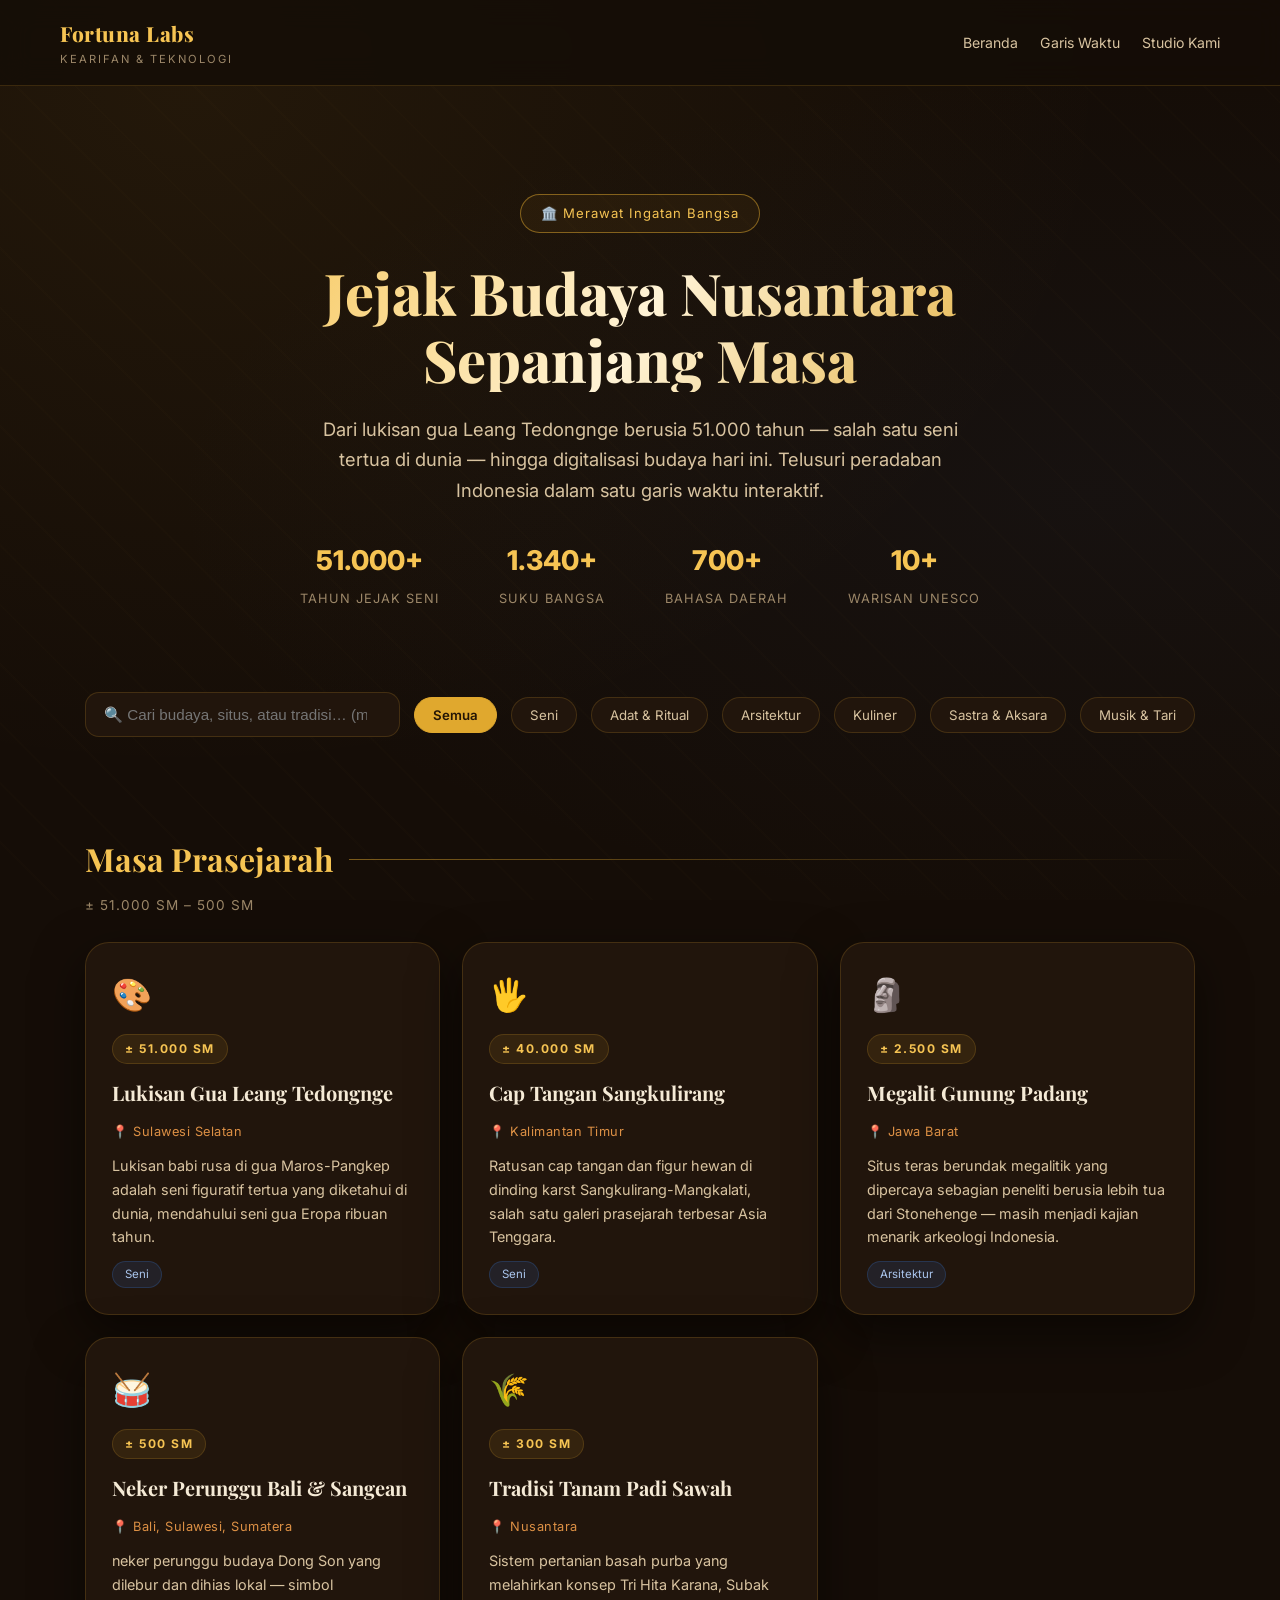
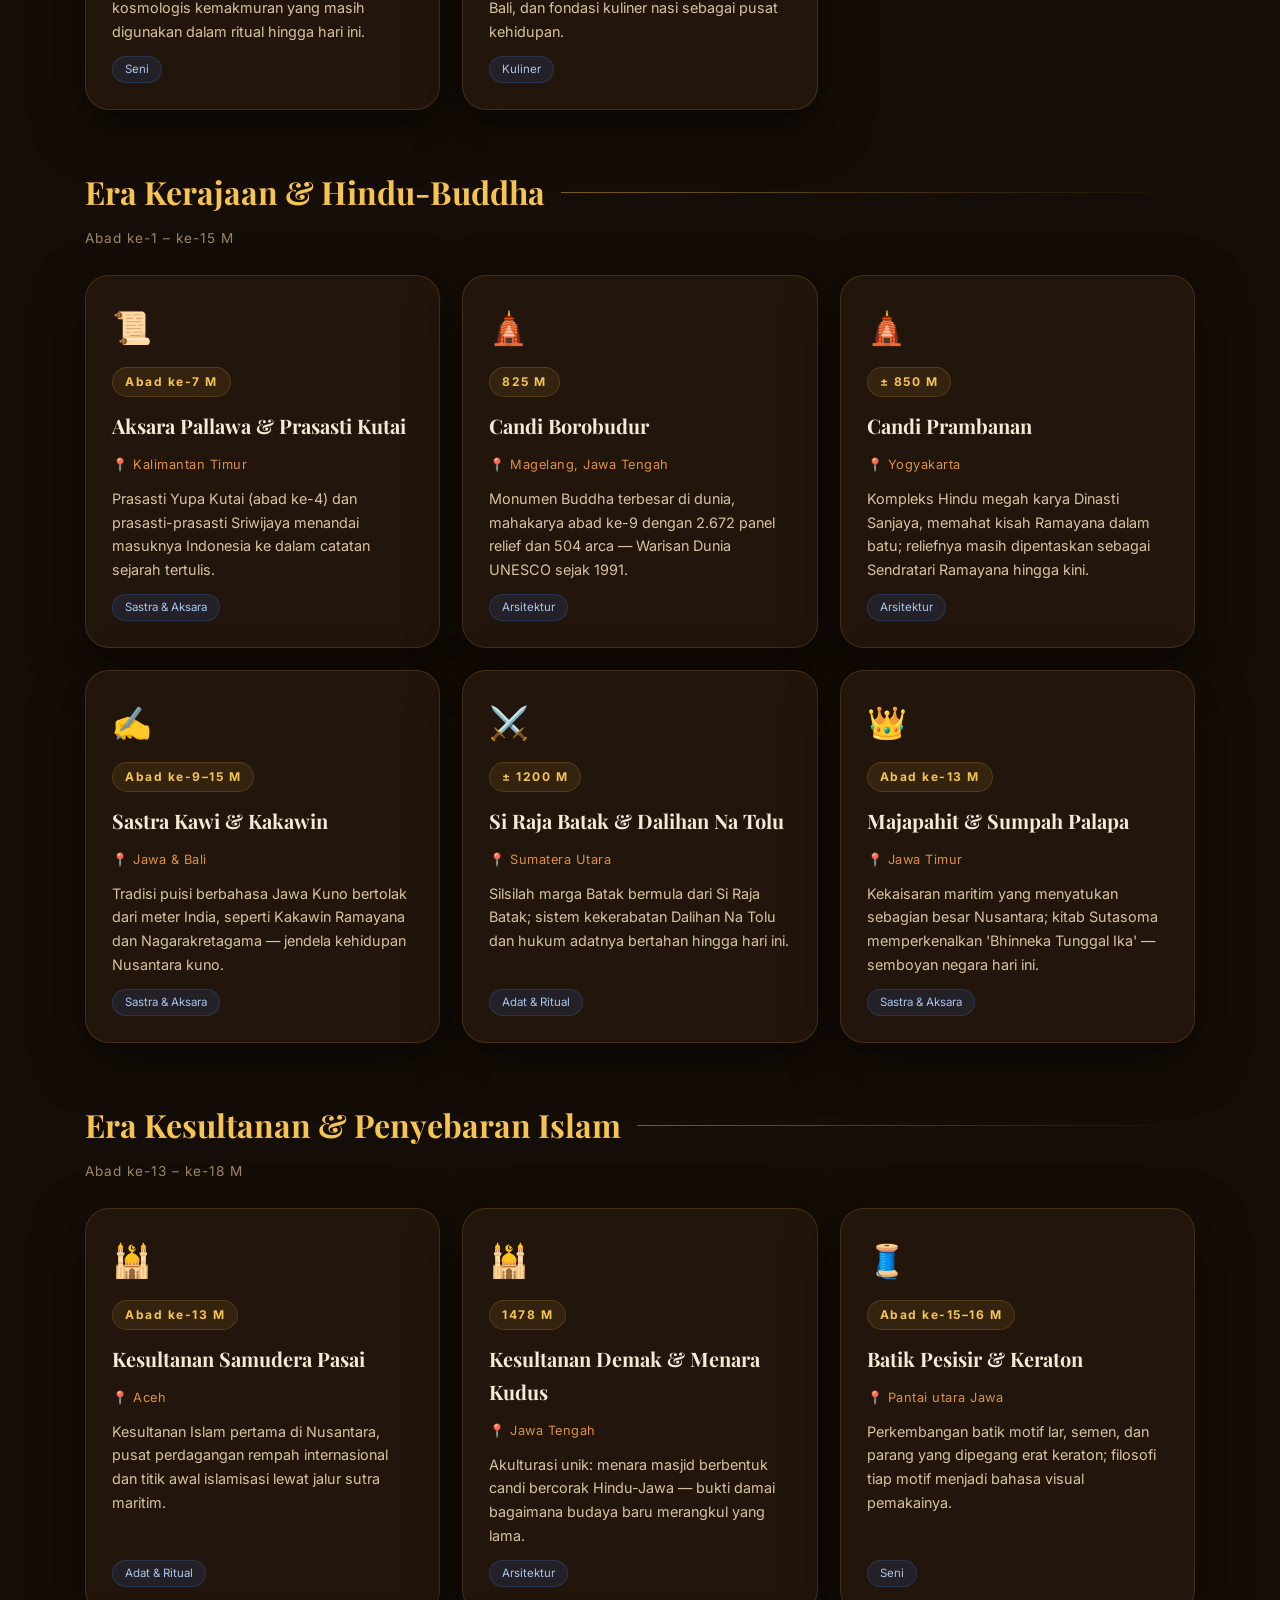
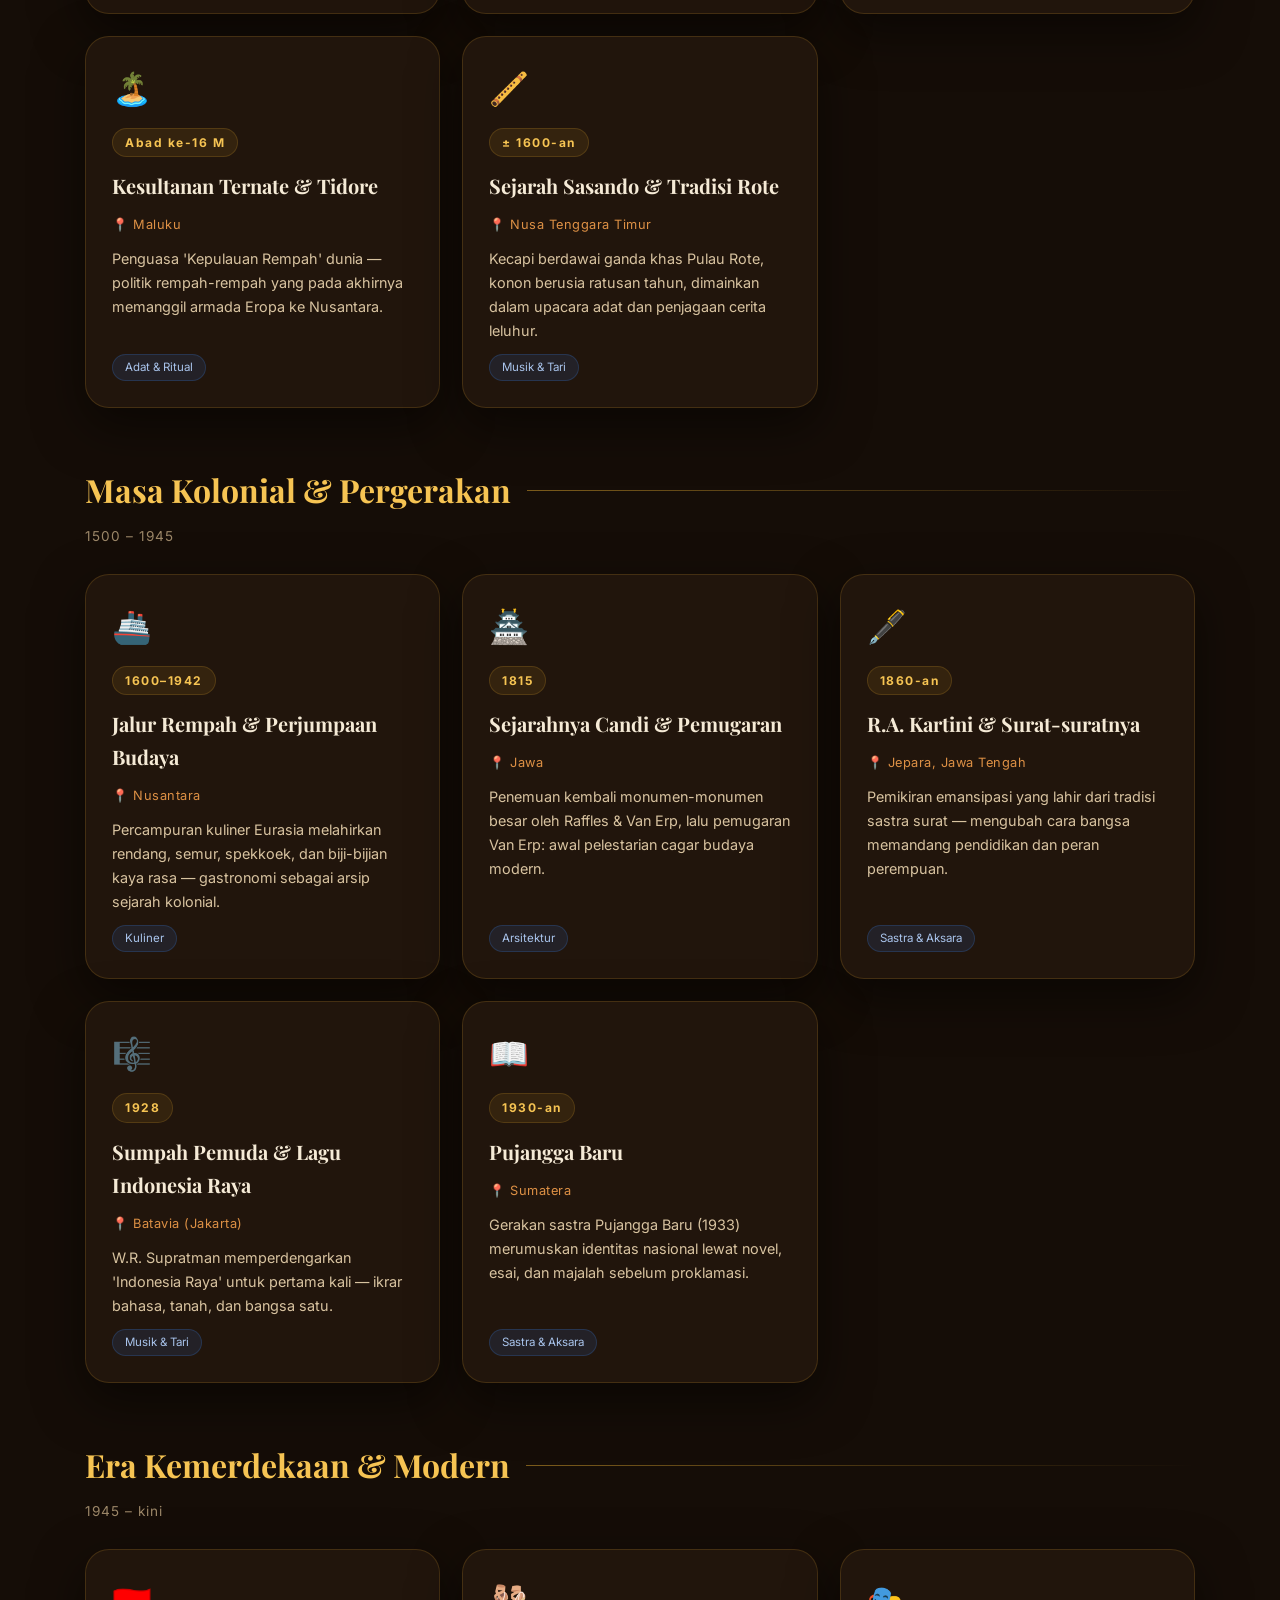
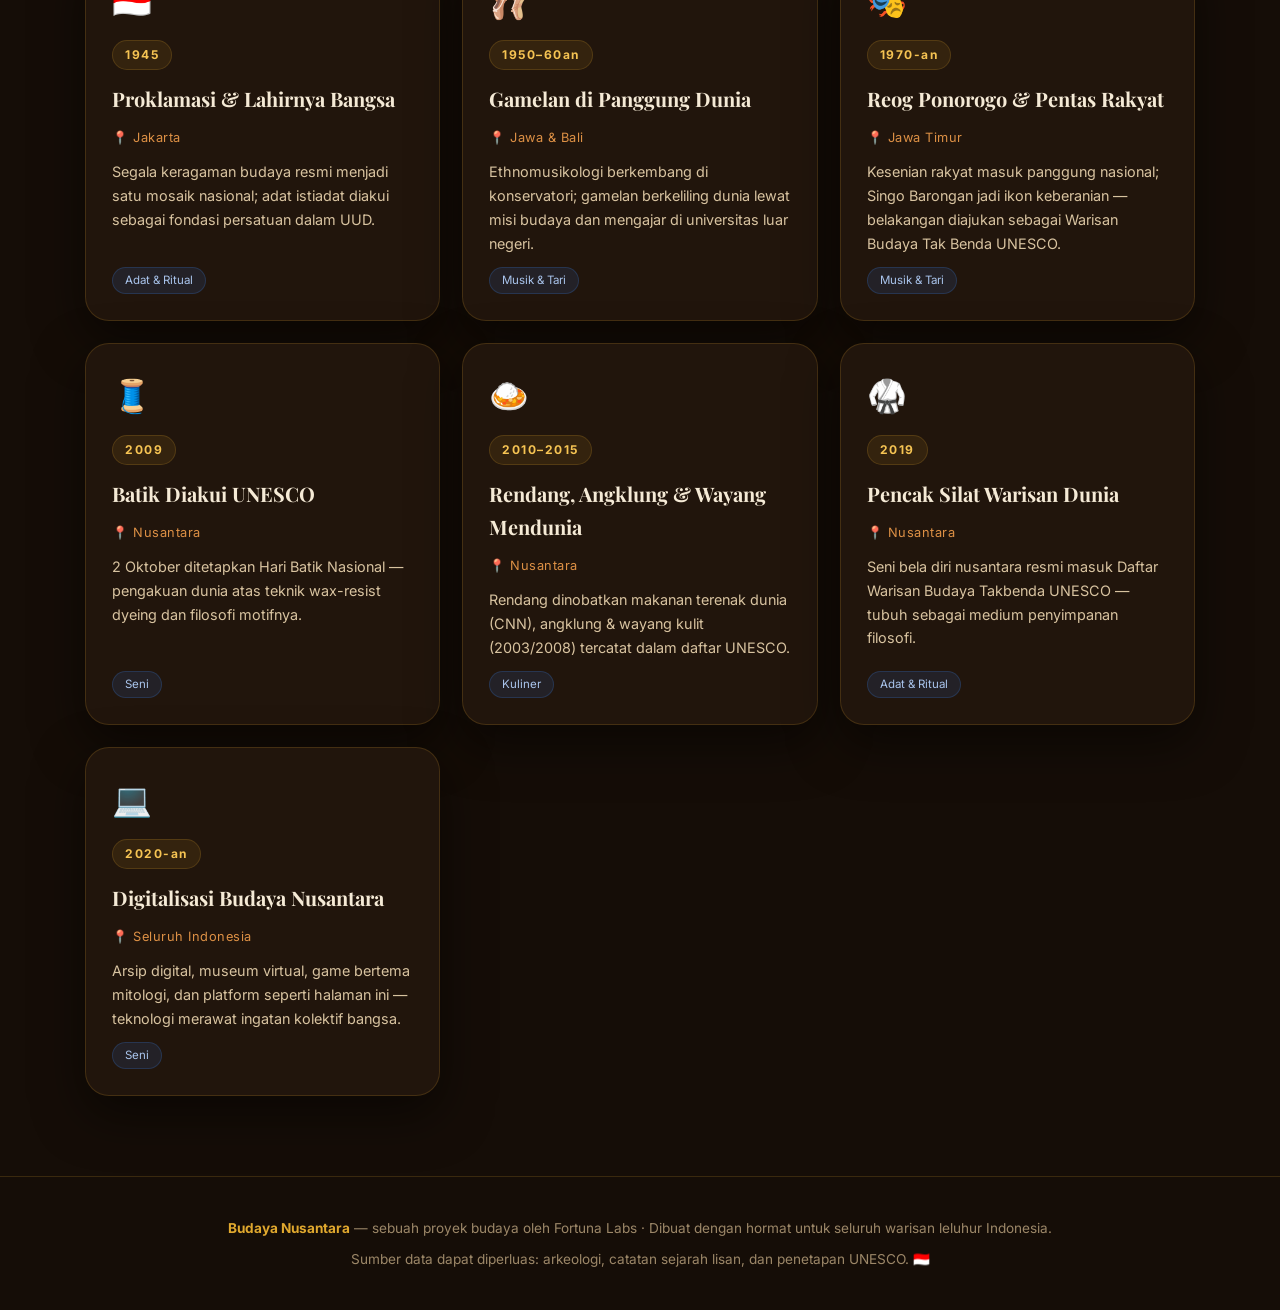
==== Fortuna Labs/budaya-nusantara.html @ 29ecdda6 "Add Budaya Nusantara interactive cultural timeline page + link from Fortuna Labs homepage" ====
<!DOCTYPE html>
<html lang="id">
<head>
    <meta charset="UTF-8">
    <meta name="viewport" content="width=device-width, initial-scale=1.0, viewport-fit=cover">
    <meta name="description" content="Budaya Nusantara — Jelajahi kekayaan budaya Indonesia dari masa prasejarah hingga era modern melalui garis waktu interaktif.">
    <meta name="theme-color" content="#1a0e08">
    <title>Budaya Nusantara — Jejak Budaya Indonesia Sepanjang Masa</title>

    <link rel="icon" type="image/svg+xml" href="data:image/svg+xml,<svg xmlns='http://www.w3.org/2000/svg' viewBox='0 0 100 100'><text y='.9em' font-size='90'>🏛️</text></svg>">
    <link href="https://fonts.googleapis.com/css2?family=Inter:wght@300;400;500;600;700;800;900&family=Playfair+Display:ital,wght@0,600;0,800;1,600&display=swap" rel="stylesheet">

    <style>
        :root {
            --bg-deep: #150d07;
            --bg-card: #21150c;
            --bg-card-hover: #2b1c10;
            --gold: #e0a82e;
            --gold-bright: #f6c453;
            --soga: #8a5a2b;
            --batik-indigo: #2d4a7a;
            --text-primary: #f5ead6;
            --text-secondary: #d8c3a0;
            --text-muted: #9c8768;
            --border-subtle: rgba(224, 168, 46, 0.18);
            --border-glow: rgba(224, 168, 46, 0.5);
            --shadow-card: 0 18px 50px rgba(0, 0, 0, 0.5);
            --radius-lg: 24px;
            --transition-smooth: 0.3s cubic-bezier(0.4, 0, 0.2, 1);
        }
        * { margin: 0; padding: 0; box-sizing: border-box; }
        html { scroll-behavior: smooth; scroll-padding-top: 80px; }
        body {
            font-family: 'Inter', sans-serif;
            background: var(--bg-deep);
            color: var(--text-primary);
            line-height: 1.65;
            overflow-x: hidden;
            -webkit-font-smoothing: antialiased;
            background-image:
                radial-gradient(ellipse at 15% 10%, rgba(224, 168, 46, 0.07) 0%, transparent 60%),
                radial-gradient(ellipse at 85% 55%, rgba(45, 74, 122, 0.08) 0%, transparent 60%),
                repeating-linear-gradient(45deg, transparent 0 40px, rgba(224,168,46,0.012) 40px 42px);
            background-attachment: fixed;
        }
        a { text-decoration: none; color: inherit; }
        button { font-family: inherit; cursor: pointer; border: none; outline: none; }

        /* ── Navbar ─────────────────────────── */
        .navbar {
            position: sticky; top: 0; z-index: 100;
            display: flex; align-items: center; justify-content: space-between;
            padding: 16px clamp(16px, 5vw, 60px);
            background: rgba(21, 13, 7, 0.85);
            backdrop-filter: blur(14px);
            border-bottom: 1px solid var(--border-subtle);
        }
        .brand { font-family: 'Playfair Display', serif; font-weight: 800; font-size: 1.3rem; color: var(--gold-bright); letter-spacing: 0.5px; }
        .brand small { display: block; font-family: 'Inter'; font-weight: 400; font-size: 0.7rem; color: var(--text-muted); letter-spacing: 2px; text-transform: uppercase; }
        .nav-links { display: flex; gap: 22px; font-size: 0.88rem; color: var(--text-secondary); }
        .nav-links a:hover { color: var(--gold-bright); }
        @media (max-width: 720px) { .nav-links { display: none; } }

        /* ── Hero ───────────────────────────── */
        .hero {
            text-align: center;
            padding: clamp(60px, 12vh, 130px) 20px clamp(50px, 8vh, 90px);
            max-width: 900px; margin: 0 auto;
        }
        .hero-badge {
            display: inline-block; padding: 8px 20px; border-radius: 999px;
            border: 1px solid var(--border-glow); color: var(--gold-bright);
            font-size: 0.82rem; letter-spacing: 1px; margin-bottom: 26px;
            background: rgba(224, 168, 46, 0.06);
        }
        .hero h1 {
            font-family: 'Playfair Display', serif;
            font-size: clamp(2.1rem, 6vw, 3.6rem);
            font-weight: 800; line-height: 1.15; margin-bottom: 22px;
            background: linear-gradient(120deg, var(--gold-bright), #fff3d6, var(--gold));
            -webkit-background-clip: text; background-clip: text; color: transparent;
        }
        .hero p { color: var(--text-secondary); font-size: clamp(1rem, 2.4vw, 1.15rem); max-width: 680px; margin: 0 auto 34px; }
        .hero-stats { display: flex; justify-content: center; gap: clamp(20px, 6vw, 60px); flex-wrap: wrap; }
        .stat b { display: block; font-size: 1.7rem; color: var(--gold-bright); font-weight: 800; }
        .stat span { font-size: 0.8rem; color: var(--text-muted); letter-spacing: 1px; text-transform: uppercase; }

        /* ── Controls ───────────────────────── */
        .controls { max-width: 1150px; margin: 0 auto; padding: 10px 20px 30px; display: flex; gap: 14px; flex-wrap: wrap; align-items: center; justify-content: center; }
        .search-box {
            flex: 1; min-width: 260px; max-width: 460px;
            background: var(--bg-card); border: 1px solid var(--border-subtle);
            border-radius: 14px; padding: 13px 18px; color: var(--text-primary); font-size: 0.95rem;
            transition: border var(--transition-smooth);
        }
        .search-box:focus { border-color: var(--border-glow); }
        .filter-chip {
            padding: 9px 18px; border-radius: 999px; font-size: 0.83rem;
            background: var(--bg-card); color: var(--text-secondary);
            border: 1px solid var(--border-subtle); transition: all var(--transition-smooth);
        }
        .filter-chip.active, .filter-chip:hover { background: var(--gold); color: #241505; border-color: var(--gold); font-weight: 600; }

        /* ── Timeline ───────────────────────── */
        .timeline-wrap { max-width: 1150px; margin: 0 auto; padding: 10px 20px 80px; position: relative; }
        .era-heading {
            font-family: 'Playfair Display', serif; font-size: clamp(1.4rem, 3.5vw, 2rem);
            color: var(--gold-bright); margin: 56px 0 8px; display: flex; align-items: center; gap: 16px;
        }
        .era-heading::after { content: ""; flex: 1; height: 1px; background: linear-gradient(90deg, var(--border-glow), transparent); }
        .era-years { color: var(--text-muted); font-size: 0.85rem; margin-bottom: 26px; letter-spacing: 1px; }

        .cards { display: grid; grid-template-columns: repeat(auto-fill, minmax(300px, 1fr)); gap: 22px; }
        .card {
            background: var(--bg-card); border: 1px solid var(--border-subtle);
            border-radius: var(--radius-lg); padding: 26px;
            box-shadow: var(--shadow-card);
            transition: transform var(--transition-smooth), border-color var(--transition-smooth), background var(--transition-smooth);
            display: flex; flex-direction: column; gap: 12px;
        }
        .card:hover { transform: translateY(-5px); border-color: var(--border-glow); background: var(--bg-card-hover); }
        .card-icon { font-size: 2rem; }
        .card-year {
            display: inline-block; align-self: flex-start;
            font-size: 0.75rem; font-weight: 700; letter-spacing: 1.5px;
            color: var(--gold-bright); background: rgba(224, 168, 46, 0.1);
            padding: 4px 12px; border-radius: 999px; border: 1px solid var(--border-subtle);
        }
        .card h3 { font-family: 'Playfair Display', serif; font-size: 1.25rem; color: var(--text-primary); }
        .card .region { font-size: 0.8rem; color: var(--soga); filter: brightness(1.6); letter-spacing: 0.5px; }
        .card p { font-size: 0.9rem; color: var(--text-secondary); flex: 1; }
        .card .tag {
            align-self: flex-start; font-size: 0.72rem; padding: 3px 12px; border-radius: 999px;
            background: rgba(45, 74, 122, 0.25); color: #a9c4ec; border: 1px solid rgba(45, 74, 122, 0.5);
        }
        .no-results { text-align: center; color: var(--text-muted); padding: 60px 0; display: none; }

        /* ── Footer ─────────────────────────── */
        footer {
            border-top: 1px solid var(--border-subtle); padding: 40px 20px; text-align: center;
            color: var(--text-muted); font-size: 0.85rem;
        }
        footer b { color: var(--gold); }

        .reveal { opacity: 0; transform: translateY(24px); transition: opacity 0.6s ease, transform 0.6s ease; }
        .reveal.visible { opacity: 1; transform: none; }
    </style>
</head>
<body>

    <header class="navbar">
        <a class="brand" href="index.html">Fortuna Labs<small>Kearifan &amp; Teknologi</small></a>
        <nav class="nav-links">
            <a href="#beranda">Beranda</a>
            <a href="#garis-waktu">Garis Waktu</a>
            <a href="index.html">Studio Kami</a>
        </nav>
    </header>

    <section class="hero reveal" id="beranda">
        <span class="hero-badge">🏛️ Merawat Ingatan Bangsa</span>
        <h1>Jejak Budaya Nusantara<br>Sepanjang Masa</h1>
        <p>Dari lukisan gua Leang Tedongnge berusia 51.000 tahun — salah satu seni tertua di dunia — hingga digitalisasi budaya hari ini. Telusuri peradaban Indonesia dalam satu garis waktu interaktif.</p>
        <div class="hero-stats">
            <div class="stat"><b>51.000+</b><span>Tahun Jejak Seni</span></div>
            <div class="stat"><b>1.340+</b><span>Suku Bangsa</span></div>
            <div class="stat"><b>700+</b><span>Bahasa Daerah</span></div>
            <div class="stat"><b>10+</b><span>Warisan UNESCO</span></div>
        </div>
    </section>

    <div class="controls reveal" id="garis-waktu">
        <input class="search-box" id="searchInput" type="search" placeholder="🔍 Cari budaya, situs, atau tradisi… (mis. batik, candi, Toraja)">
        <button class="filter-chip active" data-cat="all">Semua</button>
        <button class="filter-chip" data-cat="seni">Seni</button>
        <button class="filter-chip" data-cat="adat">Adat &amp; Ritual</button>
        <button class="filter-chip" data-cat="arsitektur">Arsitektur</button>
        <button class="filter-chip" data-cat="kuliner">Kuliner</button>
        <button class="filter-chip" data-cat="sastra">Sastra &amp; Aksara</button>
        <button class="filter-chip" data-cat="musik">Musik &amp; Tari</button>
    </div>

    <main class="timeline-wrap" id="timelineContainer">
        <!-- Cards injected by JS -->
        <div class="no-results" id="noResults">Tidak ada hasil. Coba kata kunci lain 🙏</div>
    </main>

    <footer>
        <p><b>Budaya Nusantara</b> — sebuah proyek budaya oleh Fortuna Labs · Dibuat dengan hormat untuk seluruh warisan leluhur Indonesia.</p>
        <p style="margin-top:8px;">Sumber data dapat diperluas: arkeologi, catatan sejarah lisan, dan penetapan UNESCO. 🇮🇩</p>
    </footer>

    <script>
        // ════════════════════════════════════════════════════════
        // DATA BUDAYA — setiap entri punya era, tahun, wilayah,
        // kategori, deskripsi. Mudah diperluas oleh tim QC.
        // ════════════════════════════════════════════════════════
        const ERAS = [
            { id: "prasejarah", name: "Masa Prasejarah", years: "± 51.000 SM – 500 SM" },
            { id: "kerajaan",   name: "Era Kerajaan & Hindu-Buddha", years: "Abad ke-1 – ke-15 M" },
            { id: "islam",      name: "Era Kesultanan & Penyebaran Islam", years: "Abad ke-13 – ke-18 M" },
            { id: "kolonial",   name: "Masa Kolonial & Pergerakan", years: "1500 – 1945" },
            { id: "merdeka",    name: "Era Kemerdekaan & Modern", years: "1945 – kini" }
        ];

        const CULTURES = [
            // ── Prasejarah ──
            { era:"prasejarah", year:"± 51.000 SM", icon:"🎨", title:"Lukisan Gua Leang Tedongnge", region:"Sulawesi Selatan", cat:"seni",
              desc:"Lukisan babi rusa di gua Maros-Pangkep adalah seni figuratif tertua yang diketahui di dunia, mendahului seni gua Eropa ribuan tahun." },
            { era:"prasejarah", year:"± 40.000 SM", icon:"🖐️", title:"Cap Tangan Sangkulirang", region:"Kalimantan Timur", cat:"seni",
              desc:"Ratusan cap tangan dan figur hewan di dinding karst Sangkulirang-Mangkalati, salah satu galeri prasejarah terbesar Asia Tenggara." },
            { era:"prasejarah", year:"± 2.500 SM", icon:"🗿", title:"Megalit Gunung Padang", region:"Jawa Barat", cat:"arsitektur",
              desc:"Situs teras berundak megalitik yang dipercaya sebagian peneliti berusia lebih tua dari Stonehenge — masih menjadi kajian menarik arkeologi Indonesia." },
            { era:"prasejarah", year:"± 500 SM", icon:"🥁", title:"Neker Perunggu Bali & Sangean", region:"Bali, Sulawesi, Sumatera", cat:"seni",
              desc:"neker perunggu budaya Dong Son yang dilebur dan dihias lokal — simbol kosmologis kemakmuran yang masih digunakan dalam ritual hingga hari ini." },
            { era:"prasejarah", year:"± 300 SM", icon:"🌾", title:"Tradisi Tanam Padi Sawah", region:"Nusantara", cat:"kuliner",
              desc:"Sistem pertanian basah purba yang melahirkan konsep Tri Hita Karana, Subak Bali, dan fondasi kuliner nasi sebagai pusat kehidupan." },

            // ── Kerajaan & Hindu-Buddha ──
            { era:"kerajaan", year:"Abad ke-7 M", icon:"📜", title:"Aksara Pallawa & Prasasti Kutai", region:"Kalimantan Timur", cat:"sastra",
              desc:"Prasasti Yupa Kutai (abad ke-4) dan prasasti-prasasti Sriwijaya menandai masuknya Indonesia ke dalam catatan sejarah tertulis." },
            { era:"kerajaan", year:"825 M", icon:"🛕", title:"Candi Borobudur", region:"Magelang, Jawa Tengah", cat:"arsitektur",
              desc:"Monumen Buddha terbesar di dunia, mahakarya abad ke-9 dengan 2.672 panel relief dan 504 arca — Warisan Dunia UNESCO sejak 1991." },
            { era:"kerajaan", year:"± 850 M", icon:"🛕", title:"Candi Prambanan", region:"Yogyakarta", cat:"arsitektur",
              desc:"Kompleks Hindu megah karya Dinasti Sanjaya, memahat kisah Ramayana dalam batu; reliefnya masih dipentaskan sebagai Sendratari Ramayana hingga kini." },
            { era:"kerajaan", year:"Abad ke-9–15 M", icon:"✍️", title:"Sastra Kawi & Kakawin", region:"Jawa & Bali", cat:"sastra",
              desc:"Tradisi puisi berbahasa Jawa Kuno bertolak dari meter India, seperti Kakawin Ramayana dan Nagarakretagama — jendela kehidupan Nusantara kuno." },
            { era:"kerajaan", year:"± 1200 M", icon:"⚔️", title:"Si Raja Batak & Dalihan Na Tolu", region:"Sumatera Utara", cat:"adat",
              desc:"Silsilah marga Batak bermula dari Si Raja Batak; sistem kekerabatan Dalihan Na Tolu dan hukum adatnya bertahan hingga hari ini." },
            { era:"kerajaan", year:"Abad ke-13 M", icon:"👑", title:"Majapahit & Sumpah Palapa", region:"Jawa Timur", cat:"sastra",
              desc:"Kekaisaran maritim yang menyatukan sebagian besar Nusantara; kitab Sutasoma memperkenalkan 'Bhinneka Tunggal Ika' — semboyan negara hari ini." },

            // ── Kesultanan ──
            { era:"islam", year:"Abad ke-13 M", icon:"🕌", title:"Kesultanan Samudera Pasai", region:"Aceh", cat:"adat",
              desc:"Kesultanan Islam pertama di Nusantara, pusat perdagangan rempah internasional dan titik awal islamisasi lewat jalur sutra maritim." },
            { era:"islam", year:"1478 M", icon:"🕌", title:"Kesultanan Demak & Menara Kudus", region:"Jawa Tengah", cat:"arsitektur",
              desc:"Akulturasi unik: menara masjid berbentuk candi bercorak Hindu-Jawa — bukti damai bagaimana budaya baru merangkul yang lama." },
            { era:"islam", year:"Abad ke-15–16 M", icon:"🧵", title:"Batik Pesisir & Keraton", region:"Pantai utara Jawa", cat:"seni",
              desc:"Perkembangan batik motif lar, semen, dan parang yang dipegang erat keraton; filosofi tiap motif menjadi bahasa visual pemakainya." },
            { era:"islam", year:"Abad ke-16 M", icon:"🏝️", title:"Kesultanan Ternate & Tidore", region:"Maluku", cat:"adat",
              desc:"Penguasa 'Kepulauan Rempah' dunia — politik rempah-rempah yang pada akhirnya memanggil armada Eropa ke Nusantara." },
            { era:"islam", year:"± 1600-an", icon:"🪈", title:"Sejarah Sasando & Tradisi Rote", region:"Nusa Tenggara Timur", cat:"musik",
              desc:"Kecapi berdawai ganda khas Pulau Rote, konon berusia ratusan tahun, dimainkan dalam upacara adat dan penjagaan cerita leluhur." },

            // ── Kolonial & Pergerakan ──
            { era:"kolonial", year:"1600–1942", icon:"🚢", title:"Jalur Rempah & Perjumpaan Budaya", region:"Nusantara", cat:"kuliner",
              desc:"Percampuran kuliner Eurasia melahirkan rendang, semur, spekkoek, dan biji-bijian kaya rasa — gastronomi sebagai arsip sejarah kolonial." },
            { era:"kolonial", year:"1815", icon:"🏯", title:"Sejarahnya Candi & Pemugaran", region:"Jawa", cat:"arsitektur",
              desc:"Penemuan kembali monumen-monumen besar oleh Raffles & Van Erp, lalu pemugaran Van Erp: awal pelestarian cagar budaya modern." },
            { era:"kolonial", year:"1860-an", icon:"🖋️", title:"R.A. Kartini & Surat-suratnya", region:"Jepara, Jawa Tengah", cat:"sastra",
              desc:"Pemikiran emansipasi yang lahir dari tradisi sastra surat — mengubah cara bangsa memandang pendidikan dan peran perempuan." },
            { era:"kolonial", year:"1928", icon:"🎼", title:"Sumpah Pemuda & Lagu Indonesia Raya", region:"Batavia (Jakarta)", cat:"musik",
              desc:"W.R. Supratman memperdengarkan 'Indonesia Raya' untuk pertama kali — ikrar bahasa, tanah, dan bangsa satu." },
            { era:"kolonial", year:"1930-an", title:"Pujangga Baru", icon:"📖", region:"Sumatera", cat:"sastra",
              desc:"Gerakan sastra Pujangga Baru (1933) merumuskan identitas nasional lewat novel, esai, dan majalah sebelum proklamasi." },

            // ── Merdeka & Modern ──
            { era:"merdeka", year:"1945", icon:"🇮🇩", title:"Proklamasi & Lahirnya Bangsa", region:"Jakarta", cat:"adat",
              desc:"Segala keragaman budaya resmi menjadi satu mosaik nasional; adat istiadat diakui sebagai fondasi persatuan dalam UUD." },
            { era:"merdeka", year:"1950–60an", icon:"🩰", title:"Gamelan di Panggung Dunia", region:"Jawa & Bali", cat:"musik",
              desc:"Ethnomusikologi berkembang di konservatori; gamelan berkeliling dunia lewat misi budaya dan mengajar di universitas luar negeri." },
            { era:"merdeka", year:"1970-an", icon:"🎭", title:"Reog Ponorogo & Pentas Rakyat", region:"Jawa Timur", cat:"musik",
              desc:"Kesenian rakyat masuk panggung nasional; Singo Barongan jadi ikon keberanian — belakangan diajukan sebagai Warisan Budaya Tak Benda UNESCO." },
            { era:"merdeka", year:"2009", icon:"🧵", title:"Batik Diakui UNESCO", region:"Nusantara", cat:"seni",
              desc:"2 Oktober ditetapkan Hari Batik Nasional — pengakuan dunia atas teknik wax-resist dyeing dan filosofi motifnya." },
            { era:"merdeka", year:"2010–2015", icon:"🍛", title:"Rendang, Angklung & Wayang Mendunia", region:"Nusantara", cat:"kuliner",
              desc:"Rendang dinobatkan makanan terenak dunia (CNN), angklung & wayang kulit (2003/2008) tercatat dalam daftar UNESCO." },
            { era:"merdeka", year:"2019", icon:"🥋", title:"Pencak Silat Warisan Dunia", region:"Nusantara", cat:"adat",
              desc:"Seni bela diri nusantara resmi masuk Daftar Warisan Budaya Takbenda UNESCO — tubuh sebagai medium penyimpanan filosofi." },
            { era:"merdeka", year:"2020-an", icon:"💻", title:"Digitalisasi Budaya Nusantara", region:"Seluruh Indonesia", cat:"seni",
              desc:"Arsip digital, museum virtual, game bertema mitologi, dan platform seperti halaman ini — teknologi merawat ingatan kolektif bangsa." }
        ];



        // ════════════════════════════════════════════════════════
        // RENDER TIMELINE
        // ════════════════════════════════════════════════════════
        const container = document.getElementById('timelineContainer');
        const noResults = document.getElementById('noResults');
        let activeCat = 'all';
        let query = '';

        function matches(c) {
            const okCat = activeCat === 'all' || c.cat === activeCat;
            const q = query.trim().toLowerCase();
            const okQ = !q || (c.title + ' ' + c.region + ' ' + c.desc + ' ' + c.year).toLowerCase().includes(q);
            return okCat && okQ;
        }

        function render() {
            container.querySelectorAll('.era-block').forEach(el => el.remove());
            let anyVisible = false;
            ERAS.forEach(era => {
                const items = CULTURES.filter(c => c.era === era.id && matches(c));
                if (!items.length) return;
                anyVisible = true;
                const block = document.createElement('div');
                block.className = 'era-block';
                block.innerHTML = `
                    <h2 class="era-heading reveal">${era.name}</h2>
                    <div class="era-years">${era.years}</div>
                    <div class="cards"></div>`;
                const cardsEl = block.querySelector('.cards');
                items.forEach(c => {
                    const card = document.createElement('article');
                    card.className = 'card reveal';
                    card.innerHTML = `
                        <div class="card-icon">${c.icon}</div>
                        <span class="card-year">${c.year}</span>
                        <h3>${c.title}</h3>
                        <div class="region">📍 ${c.region}</div>
                        <p>${c.desc}</p>
                        <span class="tag">${catLabel(c.cat)}</span>`;
                    cardsEl.appendChild(card);
                });
                container.insertBefore(block, noResults);
            });
            noResults.style.display = anyVisible ? 'none' : 'block';
            observeReveals();
        }

        function catLabel(cat) {
            return { seni:'Seni', adat:'Adat & Ritual', arsitektur:'Arsitektur', kuliner:'Kuliner', sastra:'Sastra & Aksara', musik:'Musik & Tari' }[cat] || cat;
        }

        document.getElementById('searchInput').addEventListener('input', e => { query = e.target.value; render(); });
        document.querySelectorAll('.filter-chip').forEach(chip => {
            chip.addEventListener('click', () => {
                document.querySelectorAll('.filter-chip').forEach(c => c.classList.remove('active'));
                chip.classList.add('active');
                activeCat = chip.dataset.cat;
                render();
            });
        });

        // Reveal-on-scroll animation
        let observer;
        function observeReveals() {
            if (!('IntersectionObserver' in window)) {
                document.querySelectorAll('.reveal').forEach(el => el.classList.add('visible'));
                return;
            }
            observer = new IntersectionObserver(entries => {
                entries.forEach(e => { if (e.isIntersecting) { e.target.classList.add('visible'); observer.unobserve(e.target); } });
            }, { threshold: 0.08 });
            document.querySelectorAll('.reveal:not(.visible)').forEach(el => observer.observe(el));
        }

        render();
    </script>
</body>
</html>
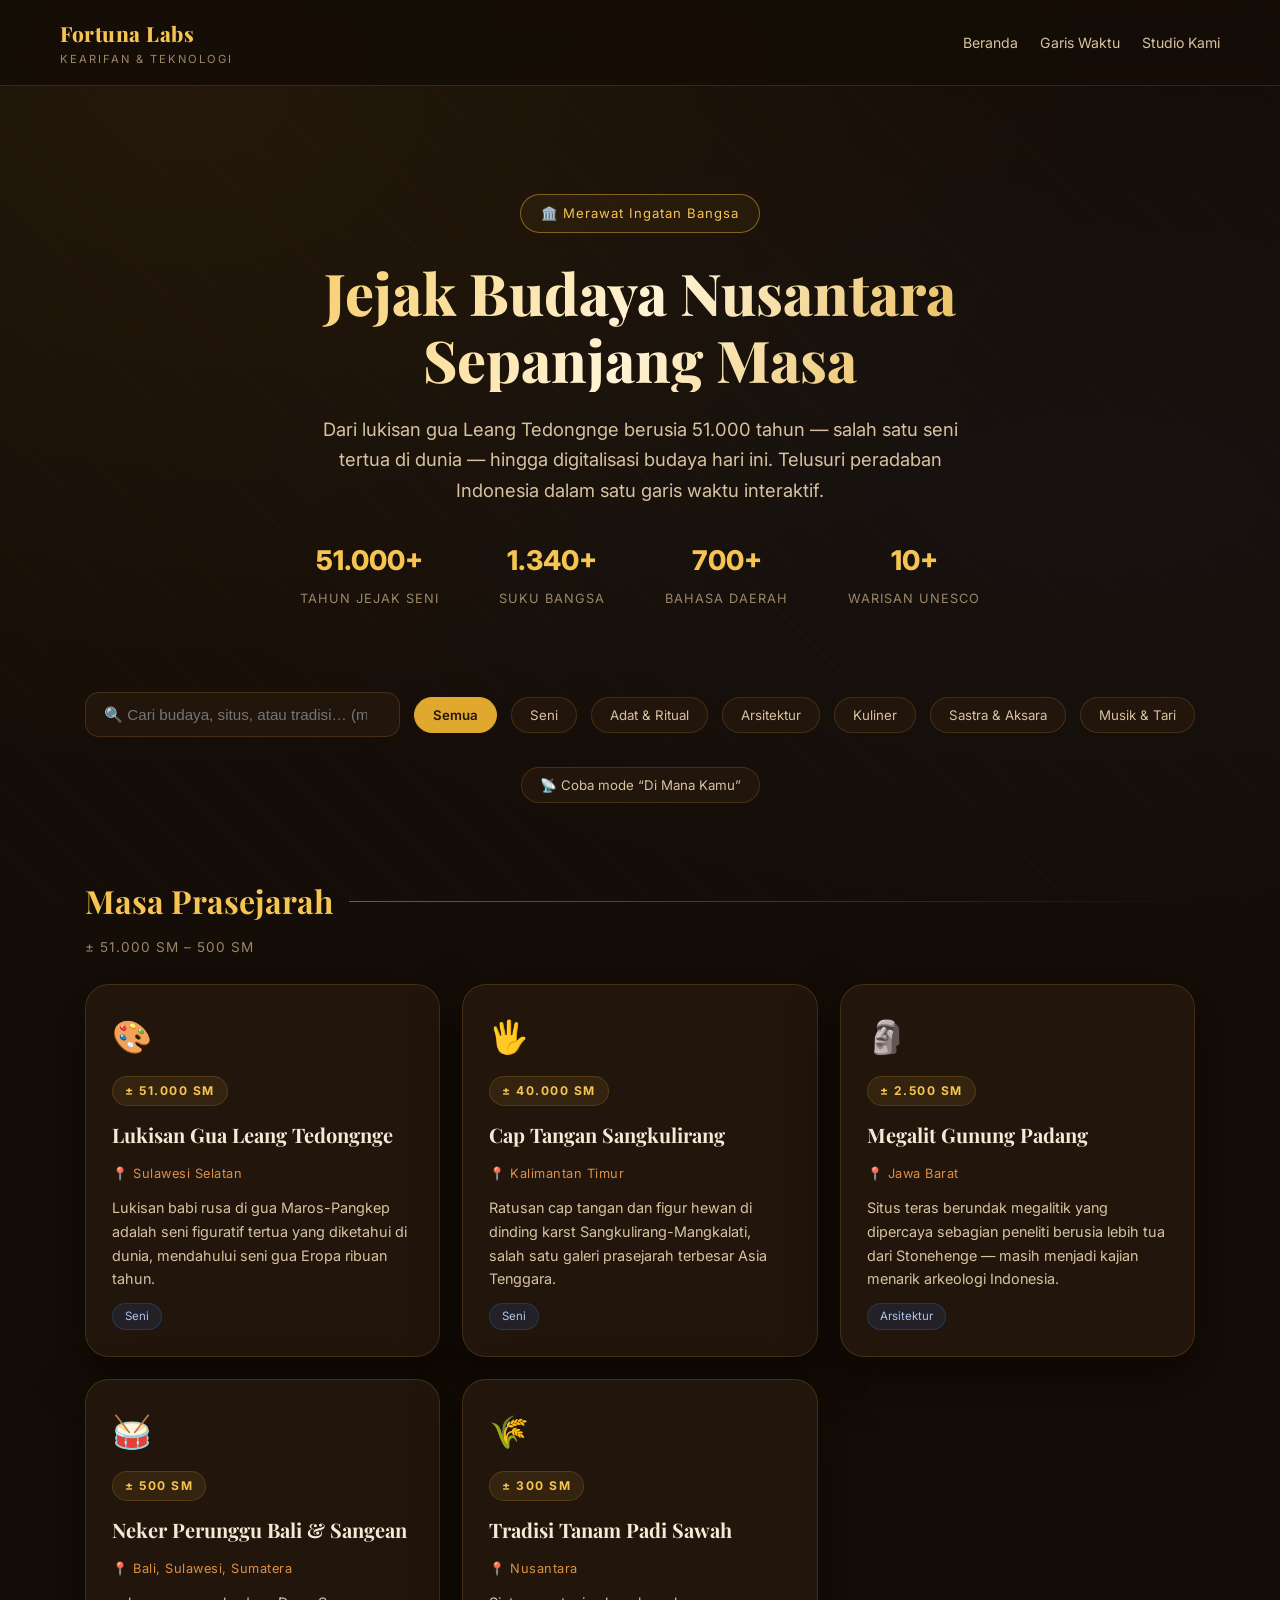
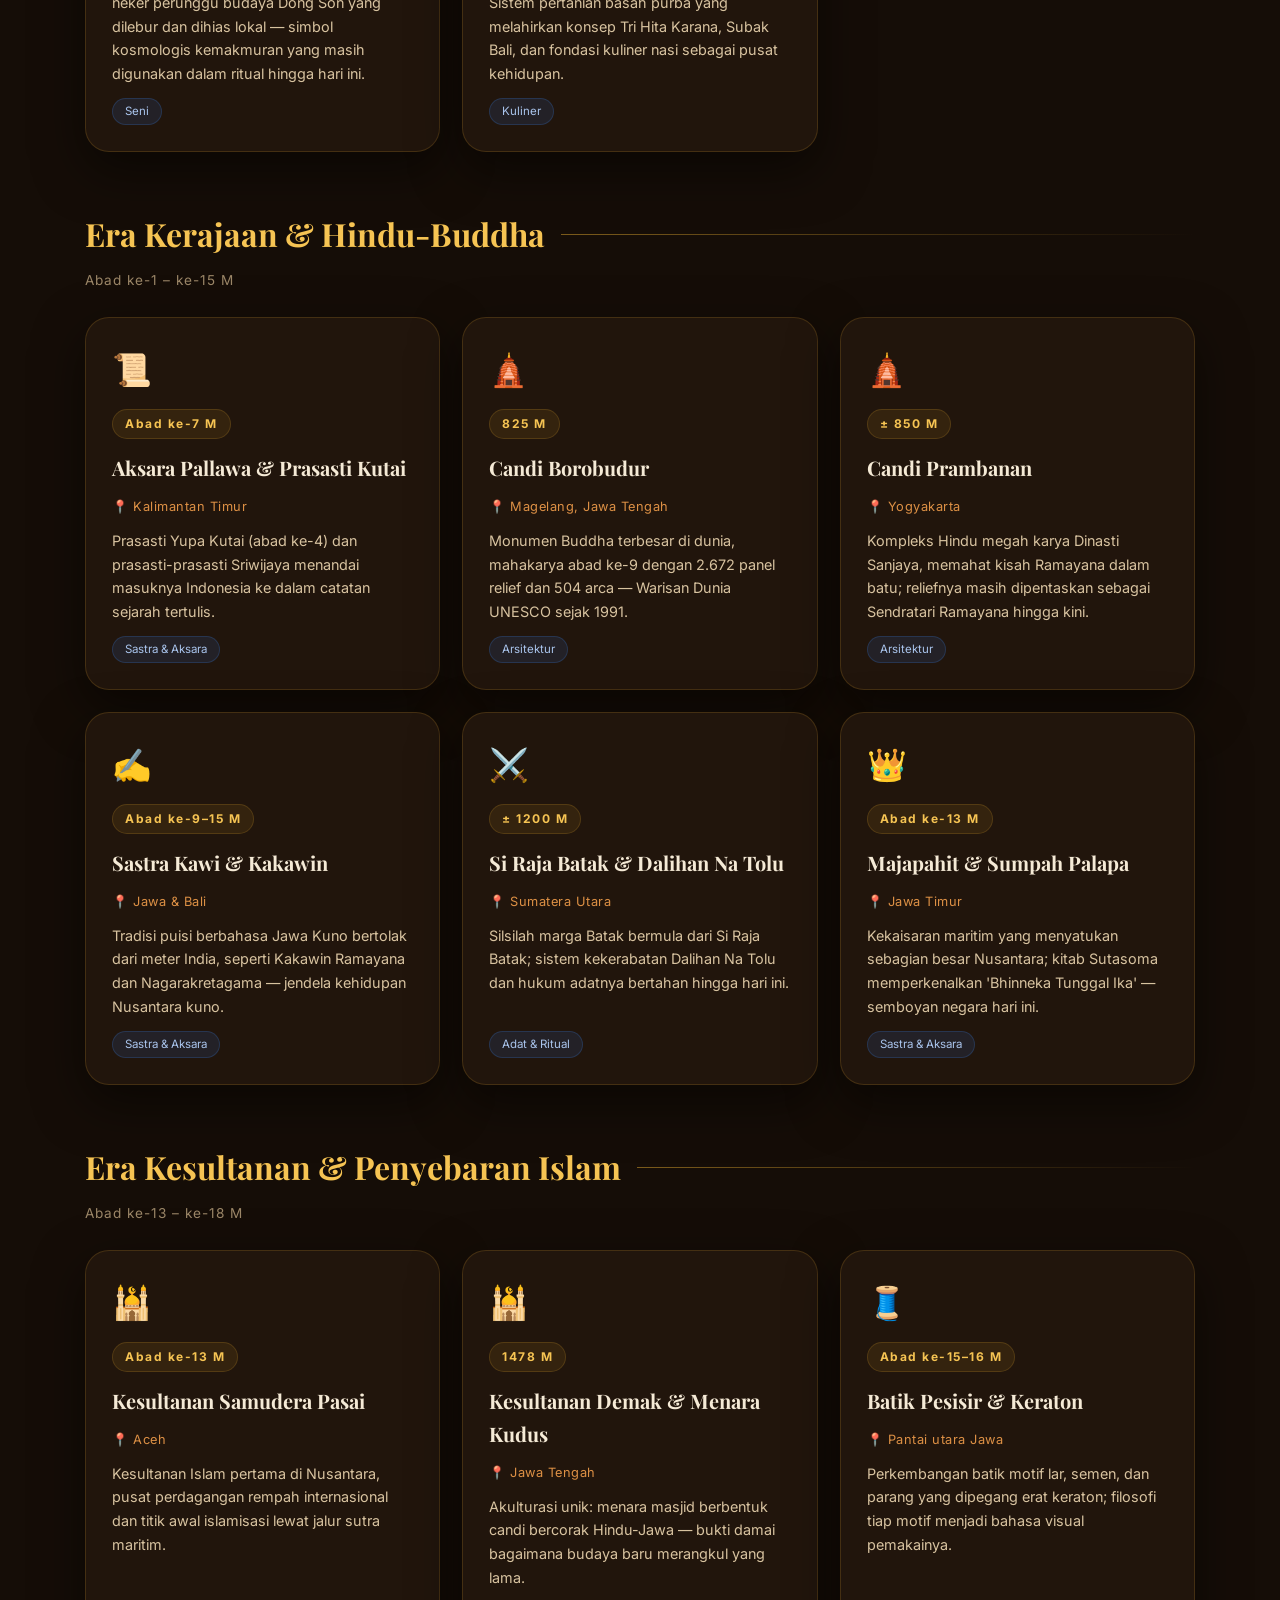
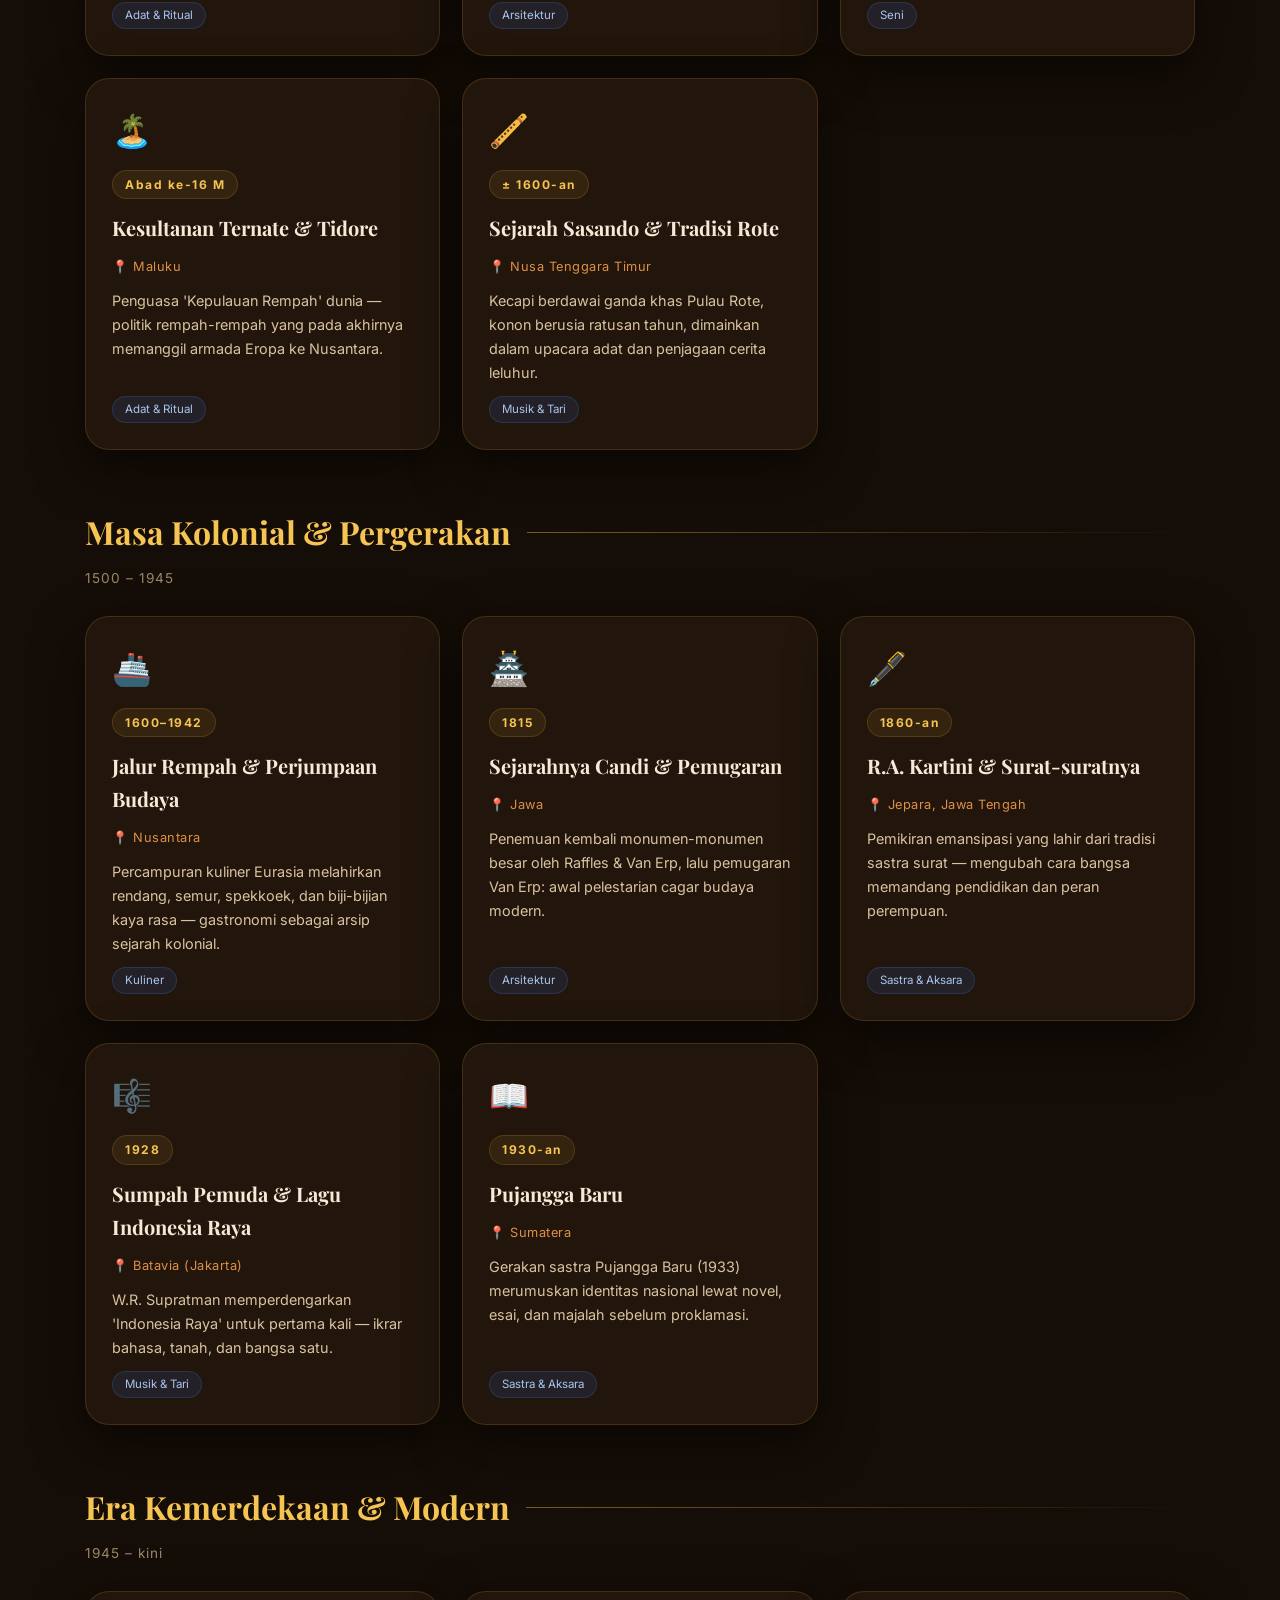
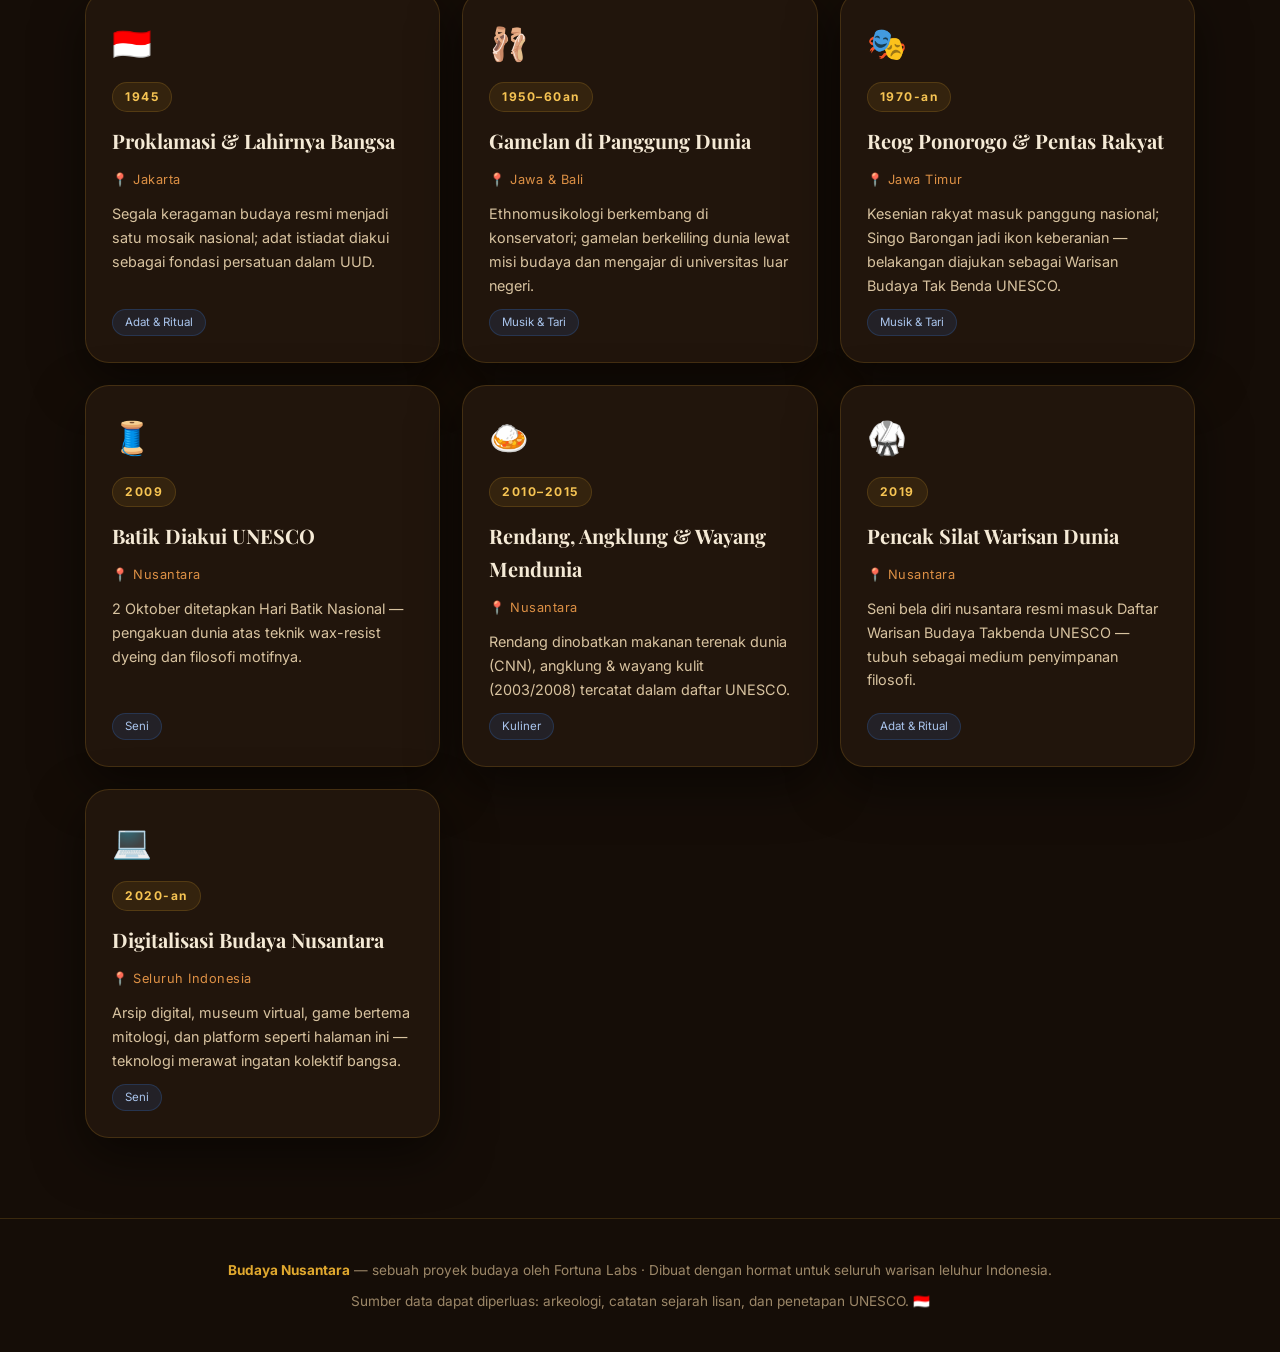
==== commit f88c62be: "Add 'Di Mana Kamu' world mode to Budaya Nusantara: geolocation + haversine nearest-culture search, i" ====
--- a/Fortuna Labs/budaya-nusantara.html
+++ b/Fortuna Labs/budaya-nusantara.html
@@ -144,6 +144,27 @@
 
         .reveal { opacity: 0; transform: translateY(24px); transition: opacity 0.6s ease, transform 0.6s ease; }
         .reveal.visible { opacity: 1; transform: none; }
+
+        /* ── Jelajah Dunia (mode "Di Mana Kamu") ── */
+        .world-heading { margin-top: 90px; }
+        .place-grid { display: grid; grid-template-columns: repeat(auto-fill, minmax(300px, 1fr)); gap: 22px; }
+        .place-card {
+            background: var(--bg-card); border: 1px solid var(--border-subtle);
+            border-radius: var(--radius-lg); padding: 26px; box-shadow: var(--shadow-card);
+            display: flex; flex-direction: column; gap: 12px; position: relative; overflow: hidden;
+            transition: transform var(--transition-smooth), border-color var(--transition-smooth), background var(--transition-smooth);
+        }
+        .place-card:hover { transform: translateY(-5px); border-color: var(--border-glow); background: var(--bg-card-hover); }
+        .place-card.is-you { border-color: var(--gold); box-shadow: 0 0 34px rgba(224, 168, 46, 0.22); }
+        .place-coords { font-family: 'JetBrains Mono', ui-monospace, monospace; font-size: 0.78rem; color: var(--text-muted); letter-spacing: 0.5px; }
+        .place-badge {
+            align-self: flex-start; font-size: 0.7rem; font-weight: 700; letter-spacing: 1.2px; text-transform: uppercase;
+            color: #241505; background: var(--gold-bright); padding: 4px 12px; border-radius: 999px;
+        }
+        .place-fallback { display: none; color: var(--text-muted); font-size: 0.85rem; padding: 8px 2px 0; }
+        .locate-btn { margin: 0 auto 6px; display: block; }
+        .locate-btn.busy { opacity: 0.6; pointer-events: none; }
+        @media (prefers-reduced-motion: reduce) { .reveal { transition: none; opacity: 1; transform: none; } }
     </style>
 </head>
 <body>
@@ -179,6 +200,9 @@
         <button class="filter-chip" data-cat="sastra">Sastra &amp; Aksara</button>
         <button class="filter-chip" data-cat="musik">Musik &amp; Tari</button>
     </div>
+
+    <button class="filter-chip locate-btn reveal" id="locateBtn" style="margin-bottom:6px;">📡 Coba mode “Di Mana Kamu”</button>
+    <p class="place-fallback reveal" id="locateNote" style="text-align:center; max-width:640px; margin:0 auto 10px;"></p>
 
     <main class="timeline-wrap" id="timelineContainer">
         <!-- Cards injected by JS -->
@@ -324,6 +348,140 @@
             return { seni:'Seni', adat:'Adat & Ritual', arsitektur:'Arsitektur', kuliner:'Kuliner', sastra:'Sastra & Aksara', musik:'Musik & Tari' }[cat] || cat;
         }
 
+        // ════════════════════════════════════════════════════════
+        // MODE "DI MANA KAMU" — jelajah budaya dunia berdasarkan
+        // lokasi pengguna (geolocation + haversine), termasuk
+        // "imagine you are in ..." untuk kota yang belum terdeteksi.
+        // ════════════════════════════════════════════════════════
+        const PLACES = [
+            // ── Nusantara ──
+            { name:"Yogyakarta, Indonesia", lat:-7.7956, lon:110.3695, flag:"🇮🇩", vibe:"Kota pelajar di kaki Merapi — gudeg nangka duh! Malam hari gamelan masih bertalu dari pendopo keraton.", cultures:["Candi Prambanan","Batik Keraton","Gamelan","Wayang Orang"] },
+            { name:"Magelang (Borobudur), Jawa Tengah", lat:-7.6079, lon:110.2038, flag:"🇮🇩", vibe:"Kabut pagi menyelimuti kubah candi Buddha terbesar di dunia; sunrise di Borobudur adalah meditasi massal.", cultures:["Candi Borobudur","Sastra Kawi"] },
+            { name:"Maros-Pangkep (Leang Tedongnge), Sulawesi Selatan", lat:-4.9910, lon:119.6750, flag:"🇮🇩", vibe:"Karst purba dengan lukisan babi rusa 51.000 tahun — seni figuratif tertua yang diketahui manusia.", cultures:["Lukisan Gua Leang Tedongnge"] },
+            { name:"Sangkulirang, Kalimantan Timur", lat:0.9000, lon:117.5000, flag:"🇮🇩", vibe:"Galeri cap tangan prasejarah terbesar di Asia Tenggara tersembunyi di tebing karst tepi Sungai Mangkalati.", cultures:["Cap Tangan Sangkulirang"] },
+            { name:"Cianjur (Gunung Padang), Jawa Barat", lat:-6.9869, lon:107.1386, flag:"🇮🇩", vibe:"Teras berundak megalitik di punggungan bukit — situs yang memicu debat arkeologi paling seru di Indonesia.", cultures:["Megalit Gunung Padang"] },
+            { name:"Ubud, Bali", lat:-8.5069, lon:115.2625, flag:"🇮🇩", vibe:"Subak mengairi sawah terasering sejak abad ke-9; setiap pagi suara gamelan dan canang sari mengalir dari pura ke jalan.", cultures:["Tradisi Tanam Padi Sawah (Subak)","Gamelan","Batik & Lukis"] },
+            { name:"Toraja, Tana Toraja, Sulawesi Selatan", lat:-3.0500, lon:119.8000, flag:"🇮🇩", vibe:"Rumah Tongkonan menghadap utara, upacara Rambu Solo' meriah berhari-hari — kematian dirayakan sebagai kepulangan.", cultures:["Adat Toraja & Tongkonan"] },
+            { name:"Rantepao Utara — Nene' Sampe Bollian", lat:-3.0000, lon:119.8500, flag:"🇮🇩", vibe:"Di gua Teppe Tallu Batu, seorang nenek berusia 200+ tahun menurut tradisi lokal duduk dalam guci — keluarga menyuapinya teh dan rokok tiap hari, dan ia disebut-sebut sebagai manusia tertua di dunia.", cultures:["Tradisi Leluhur Toraja"] },
+            { name:"Kubu Raya / Pontianak, Kalimantan Barat", lat:-0.0800, lon:109.4000, flag:"🇮🇩", vibe:"Kota tepat di garis khatulistiwa — tugu equator berdiri di dua belahan bumi sekaligus.", cultures:["Equator Monument"] },
+            { name:"Medan & Danau Toba, Sumatera Utara", lat:2.6790, lon:98.6180, flag:"🇮🇩", vibe:"Kaldera vulkanik raksasa tempat marga Batak menjaga silsilah Si Raja Batak dan hukum Dalihan Na Tolu.", cultures:["Si Raja Batak & Dalihan Na Tolu"] },
+            { name:"Palembang, Sumatera Selatan", lat:-2.9762, lon:104.7754, flag:"🇮🇩", vibe:"Kota Sriwijaya tua di tepi Musi — pempek selat pagi hari, aksara dan prasasti abad ke-7 masih jadi kebanggaan.", cultures:["Prasasti Sriwijaya","Kuliner Palembang"] },
+            { name:"Aceh (Samudera Pasai)", lat:5.0500, lon:97.1500, flag:"🇮🇩", vibe:"Nisan para sultan di pantai timur Aceh menandai kesultanan Islam pertama Nusantara, pusat rempah internasional abad ke-13.", cultures:["Kesultanan Samudera Pasai"] },
+            { name:"Kudus & Demak, Jawa Tengah", lat:-6.7273, lon:110.8347, flag:"🇮🇩", vibe:"Menara masjid berbentuk candi Hindu-Jawa — akulturasi paling damai dalam arsitektur Nusantara.", cultures:["Kesultanan Demak & Menara Kudus"] },
+            { name:"Surakarta (Solo), Jawa Tengah", lat:-7.5757, lon:110.8327, flag:"🇮🇩", vibe:"Dua keraton, pasar batik lawas, dan rumah-rumah tempat Kartini pernah bermimpi lewat surat-suratnya.", cultures:["Batik Keraton","R.A. Kartini & Surat-suratnya"] },
+            { name:"Maluku (Ternate & Tidore)", lat:0.8000, lon:127.4500, flag:"🇮🇩", vibe:"Kepulauan Rempah yang gerakannya memanggil armada Eropa ke Nusantara — cengkeh dan pala pernah lebih mahal dari emas.", cultures:["Kesultanan Ternate & Tidore"] },
+            { name:"Pulau Rote, Nusa Tenggara Timur", lat:-10.8500, lon:123.0000, flag:"🇮🇩", vibe:"Sasando berdawai ganda dimainkan di bawah langit sabana — konon sudah ratusan tahun menjaga cerita leluhur.", cultures:["Sasando & Tradisi Rote"] },
+            { name:"Ponorogo, Jawa Timur", lat:-7.9400, lon:111.4600, flag:"🇮🇩", vibe:"Setiap malam bulan purnama, Singo Barongan dan penari dadak merak menari kerasukan keberanian — Reog sedang diperjuangkan ke UNESCO.", cultures:["Reog Ponorogo"] },
+            { name:"Jakarta (Batavia)", lat:-6.2088, lon:106.8456, flag:"🇮🇩", vibe:"Di sebuah gedung Jalan Pegangsaan Timur 56, pada 17 Agustus 1945 Soekarno membacakan proklamasi; 28 Oktober 1928 Sumpah Pemuda diikrarkan di sini.", cultures:["Proklamasi 1945","Sumpah Pemuda & Indonesia Raya"] },
+            // ── Dunia ──
+            { name:"Meru, Kenya", lat:0.3500, lon:37.5000, flag:"🇰🇪", vibe:"Dataran tinggi Meru di kaki Mount Kenya — rumah suku Meru (sebutan 'mzee' untuk tetua, kopi & teh kebun mengalir tiap hari). Pagi berkabut, tanah merah, dan jerat cerita leluhur tentang gunung 'Kirinyaga' tempat tuhan bersemayam.", cultures:["Adat Meru & Nguriyaki","Teh Dataran Tinggi Kenya","Mount Kenya / Kirinyaga"] },
+            { name:"Nairobi, Kenya", lat:-1.2864, lon:36.8172, flag:"🇰🇪", vibe:"Satu-satunya ibu kota dunia dengan taman nasional di dalam batas kota — jerapat bisa lewat saat macet jam kerja.", cultures:["Urban National Park","Swahili Coast Culture"] },
+            { name:"Lamu, Kenya", lat:-2.2717, lon:80.9119, flag:"🇰🇪", vibe:"Kota Swahili tertua dan terluas di Afrika Timur — perahu dhow meluncur tanpa mesin, ukiran pintu kayu bercerita silsilah.", cultures:["Budaya Pesisir Swahili"] },
+            { name:"Zanzibar, Tanzania", lat:-6.1659, lon:39.2026, flag:"🇹🇿", vibe:"Stone Town penuh aroma cengkeh, kayu manis, dan kelopak mawar — 'Spice Island' yang memikat pelaut Nusantara lewat jalur rempah yang sama.", cultures:["Jalur Rempah Samudra Hindia","Taarab Music"] },
+            { name:"Kairo & Giza, Mesir", lat:29.9792, lon:31.1342, flag:"🇪🇬", vibe:"Piramida Giza satu-satunya Keajaiban Dunia Kuno yang masih berdiri; azan dari menara masjid bercampur hiruk-pikuk Khan el-Khalili.", cultures:["Ancient Egypt","Islamic Cairo"] },
+            { name:"Roma, Italia", lat:41.9028, lon:12.4964, flag:"🇮🇹", vibe:"Koloseum dan Forum Romana — lapisan-lapisan 2.800 tahun sejarah bisa digali hanya dengan turun tangga metro.", cultures:["Roman Empire","Renaissance Art"] },
+            { name:"Agra, India", lat:27.1767, lon:78.0081, flag:"🇮🇳", vibe:"Taj Mahal berubah warna sepanjang hari — putih fajar, keemasan senja; marmer inkrustasi batu semi-mulia karya 20.000 pekerja.", cultures:["Mughal Architecture","Silk Road Crafts"] },
+            { name:"Beijing, Tiongkok", lat:39.9042, lon:116.4074, flag:"🇨🇳", vibe:"Kota Terlarang menyimpan 9.000 ruangan; hutong di luarnya masih menjual sarapan baozi uap di gang-gang abu bata.", cultures:["Forbidden City","Chinese Calligraphy"] },
+            { name:"Kyoto, Jepang", lat:35.0116, lon:135.7681, flag:"🇯🇵", vibe:"1.600 kuil dan ribuan torii merah di Fushimi Inari — geiko masih menyeberang jalan setapak batu saat hujan salju turun.", cultures:["Shinto & Buddhist Heritage","Tea Ceremony"] },
+            { name:"Petén, Guatemala", lat:17.0000, lon:-89.6000, flag:"🇬🇹", vibe:"Tikal menjulang di atas samudra hutan hujan — 65.000 struktur Maya kini terdeteksi laser LiDAR di bawah kanopi.", cultures:["Maya Civilization"] },
+            { name:"Cusco, Peru", lat:-13.5320, lon:-71.9675, flag:"🇵🇪", vibe:"Bekas ibu kota Inca di ketinggian 3.400 mdpl; dinding Sacsayhuamán disusun batu 100 ton tanpa semen, presisi silet.", cultures:["Inca Heritage","Quechua Textiles"] },
+            { name:"Machu Picchu, Peru", lat:-13.1631, lon:-72.5450, flag:"🇵🇪", vibe:"Kota awan di punggung Andes — baru dikenal dunia luar pada 1911, dibangun abad ke-15 lalu ditinggalkan tanpa penjelasan.", cultures:["Inca Citadel"] },
+            { name:"Islandia (Reykjavík)", lat:64.1466, lon:-21.9426, flag:"🇮🇸", vibe:"Tanah es dan api: geyser, glacier, dan Saga Viking tertulis sejak abad ke-13 masih dibaca di sekolah hari ini.", cultures:["Norse Sagas","Thingvellir Parliament"] },
+            { name:"New York, Amerika Serikat", lat:40.7128, lon:-74.0060, flag:"🇺🇸", vibe:"Patung Liberty menyambut imigran sejak 1886; jazz Harlem, hip-hop Bronx — satu kota yang mendunia lewat musiknya.", cultures:["Ellis Island Immigration","Jazz & Hip-Hop"] },
+            { name:"London, Inggris", lat:51.5074, lon:-0.1278, flag:"🇬🇧", vibe:"Dari Stonehenge 5.000 tahun hingga Big Ben — Shakespeare, Revolusi Industri, dan the Tube tua berwarna merah hati.", cultures:["British Monarchy","Industrial Revolution"] },
+            { name:"Sydney, Australia", lat:-33.8688, lon:151.2093, flag:"🇦🇺", vibe:"Opera House bersirip keramik dan Aboriginal rock art berusia 40.000 tahun di Blue Mountains — dua lapisan sejarah yang bertemu di teluk yang sama.", cultures:["Aboriginal Heritage","Harbour Icon"] },
+            { name:"Istanbul, Turki", lat:39.9334, lon:32.8597, flag:"🇹🇷", vibe:"Satu kota di dua benua: Hagia Sophia 1.500 tahun, pasar rempah Egyptian Bazaar, dan uap çay di gelas kecil sepanjang Bosporus.", cultures:["Byzantine & Ottoman Heritage","Spice Bazaar"] },
+            { name:"Paris, Prancis", lat:48.8566, lon:2.3522, flag:"🇫🇷", vibe:"Lukisan gua prasejarah ada di lorong bawah tanah Musée, tapi jiwa Paris ada di café kiri bank — dari Verlaine hingga film baru.", cultures:["Renaissance to Impressionism","Café Culture"] }
+        ];
+
+        let userLoc = null; // { lat, lon, label }
+        const locateBtn = document.getElementById('locateBtn');
+        const locateNote = document.getElementById('locateNote');
+
+        function haversineKm(lat1, lon1, lat2, lon2) {
+            const R = 6371, toRad = d => d * Math.PI / 180;
+            const dLat = toRad(lat2 - lat1), dLon = toRad(lon2 - lon1);
+            const a = Math.sin(dLat/2)**2 + Math.cos(toRad(lat1)) * Math.cos(toRad(lat2)) * Math.sin(dLon/2)**2;
+            return 2 * R * Math.asin(Math.sqrt(a));
+        }
+
+        function nearestPlaces(lat, lon, n = 6) {
+            return PLACES.map(p => ({ ...p, distKm: haversineKm(lat, lon, p.lat, p.lon) }))
+                         .sort((a, b) => a.distKm - b.distKm)
+                         .slice(0, n);
+        }
+
+        function fmtDist(km) {
+            if (km < 1) return '< 1 km';
+            if (km < 100) return km.toFixed(0) + ' km';
+            return Math.round(km).toLocaleString('id-ID') + ' km';
+        }
+
+        function renderWorld() {
+            const block = document.createElement('div');
+            block.className = 'era-block';
+            block.id = 'jelajah-dunia';
+            const isLocalMode = !!userLoc;
+            const items = isLocalMode ? nearestPlaces(userLoc.lat, userLoc.lon) : PLACES.slice(0, 8);
+            block.innerHTML = `
+                <h2 class="era-heading reveal world-heading">${isLocalMode ? '📍 Budaya Terdekat Dari Kamu' : '🌍 Budaya Melampaui Batas Negeri'}</h2>
+                <div class="era-years">${isLocalMode
+                    ? `Posisi kamu: ${userLoc.label} · jarak dihitung lintas bola dunia`
+                    : 'Karena warisan budaya bukan milik satu negara — coba mode “Di Mana Kamu” untuk melihat yang terdekat darimu'}</div>
+                <div class="place-grid"></div>`;
+            const grid = block.querySelector('.place-grid');
+            items.forEach((p, i) => {
+                const card = document.createElement('article');
+                card.className = 'card place-card reveal' + (isLocalMode && i === 0 ? ' is-you' : '');
+                const links = (p.cultures || []).map(t => `<span class="tag">${t}</span>`).join(' ');
+                card.innerHTML = `
+                    <div class="card-icon">${p.flag}</div>
+                    ${isLocalMode && i === 0 ? '<span class="place-badge">✨ Paling dekat denganmu</span>' : ''}
+                    <h3>${p.name}</h3>
+                    <div class="place-coords">${Math.abs(p.lat).toFixed(2)}°${p.lat >= 0 ? 'N' : 'S'}, ${Math.abs(p.lon).toFixed(2)}°${p.lon >= 0 ? 'E' : 'W'}${isLocalMode ? ' · 🧭 ± ' + fmtDist(p.distKm) : ''}</div>
+                    <p>${p.vibe}</p>
+                    <div style="display:flex;gap:8px;flex-wrap:wrap;">${links}</div>`;
+                grid.appendChild(card);
+            });
+            container.insertBefore(block, noResults);
+        }
+
+        function activateWorldMode(label) {
+            document.querySelectorAll('#timelineContainer .era-block').forEach(el => {
+                if (el.id !== 'jelajah-dunia') el.remove();
+            });
+            renderWorld();
+            observeReveals();
+            document.getElementById('jelajah-dunia').scrollIntoView({ behavior: 'smooth', block: 'start' });
+        }
+
+        locateBtn.addEventListener('click', () => {
+            if (!('geolocation' in navigator)) {
+                locateNote.textContent = 'Perangkat ini tidak mendukung geolocation — kami tampilkan peta budaya dunia secara acak.';
+                activateWorldMode();
+                return;
+            }
+            locateBtn.classList.add('busy');
+            locateBtn.textContent = '⏳ Mencari posisi kamu…';
+            navigator.geolocation.getCurrentPosition(
+                pos => {
+                    userLoc = { lat: pos.coords.latitude, lon: pos.coords.longitude,
+                                label: `${pos.coords.latitude.toFixed(2)}°, ${pos.coords.longitude.toFixed(2)}°` };
+                    locateNote.textContent = '✅ Posisi terkunci. Ini budaya-budaya terdekat darimu — jaraknya garis lurus lintas benua, ya.';
+                    locateBtn.textContent = '🔄 Segarkan posisi';
+                    locateBtn.classList.remove('busy');
+                    activateWorldMode();
+                },
+                err => {
+                    locateNote.textContent = '😌 Izin lokasi ditolak/tidak tersedia — silakan pakai mode imajinasi: ketik saja “imagine you are in …”, misalnya Meru, Kenya.';
+                    locateBtn.textContent = '📡 Coba lagi';
+                    locateBtn.classList.remove('busy');
+                    activateWorldMode();
+                },
+                { timeout: 8000, maximumAge: 300000 }
+            );
+        });
+
         document.getElementById('searchInput').addEventListener('input', e => { query = e.target.value; render(); });
         document.querySelectorAll('.filter-chip').forEach(chip => {
             chip.addEventListener('click', () => {
